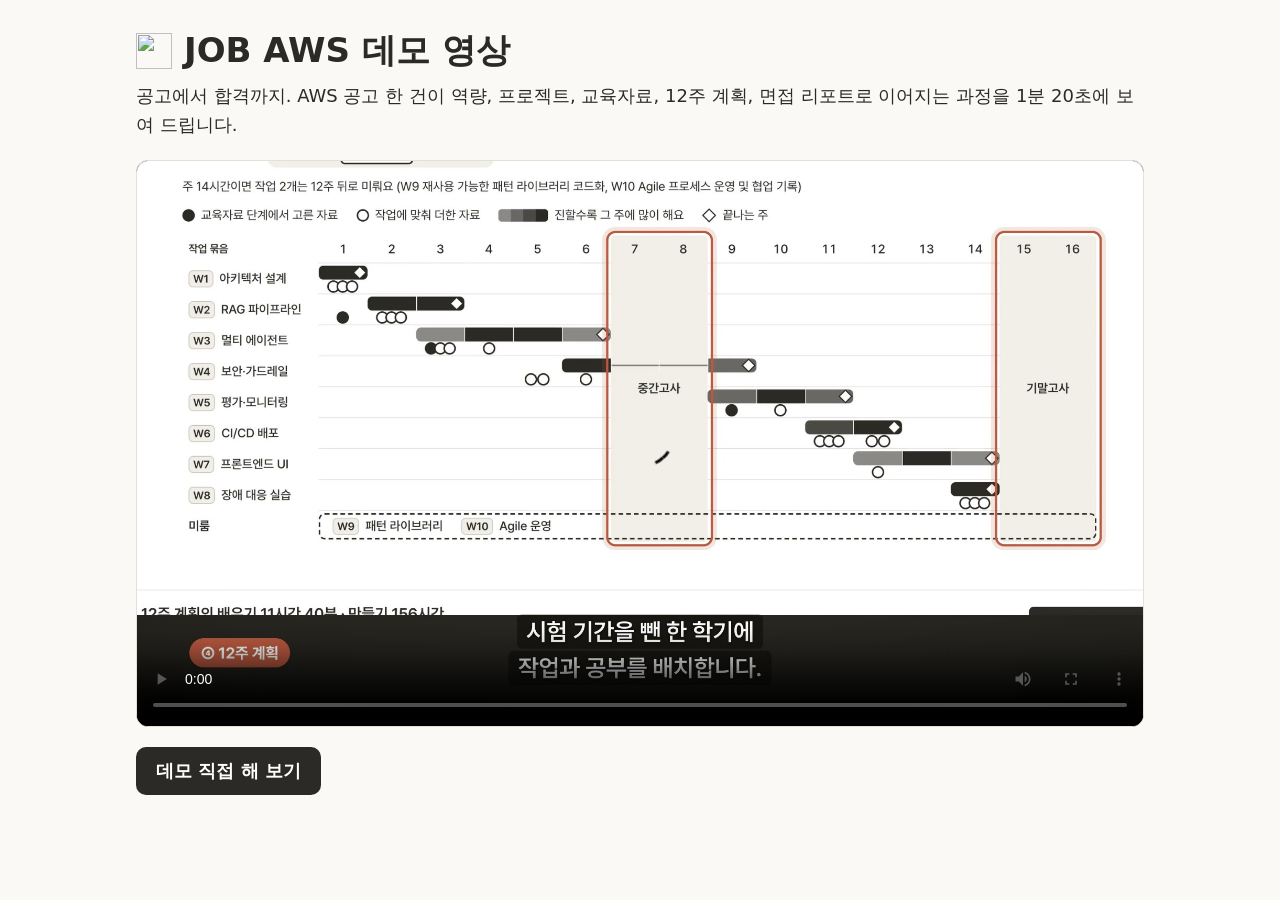
==== video/index.html @ 374ac9b6 "데모 영상 쪽 추가 (video/, Pages 에 함께 올림)" ====
<!doctype html>
<html lang="ko">
<head>
  <meta charset="utf-8">
  <meta name="viewport" content="width=device-width, initial-scale=1">
  <title>JOB AWS 데모 영상</title>
  <meta name="description" content="공고에서 합격까지, JOB AWS. AWS 공고 한 건이 역량, 프로젝트, 교육자료, 12주 계획, 면접 리포트로 가는 데모 영상입니다.">
  <link rel="icon" type="image/png" href="../static/img/mark.png">
  <style>
    @font-face { font-family: "Pretendard"; src: url("../static/fonts/PretendardVariable.woff2") format("woff2"); font-weight: 100 900; font-display: swap; }
    :root { --paper: #faf9f5; --ink: #2b2a27; --accent: #c6613f; --line: #e3e0d6; }
    * { box-sizing: border-box; }
    body { margin: 0; background: var(--paper); color: var(--ink); font-family: "Pretendard", "Apple SD Gothic Neo", system-ui, sans-serif; }
    main { max-width: 1040px; margin: 0 auto; padding: 28px 16px 48px; }
    header { display: flex; align-items: center; gap: 12px; margin-bottom: 8px; }
    header img { width: 36px; height: 36px; }
    h1 { margin: 0; font-size: clamp(24px, 4vw, 34px); font-weight: 800; }
    p { margin: 0 0 20px; font-size: 18px; line-height: 1.6; }
    video { display: block; width: 100%; height: auto; border: 1px solid var(--line); border-radius: 12px; background: #000; }
    a.go { display: inline-block; margin-top: 20px; padding: 12px 20px; border-radius: 10px; background: var(--ink); color: #fff; font-size: 18px; font-weight: 700; text-decoration: none; }
    a.go:hover { background: var(--accent); }
  </style>
</head>
<body>
  <main>
    <header><img src="../static/img/mark.png" alt=""><h1>JOB AWS 데모 영상</h1></header>
    <p>공고에서 합격까지. AWS 공고 한 건이 역량, 프로젝트, 교육자료, 12주 계획, 면접 리포트로 이어지는 과정을 1분 20초에 보여 드립니다.</p>
    <video src="job-aws-demo.mp4" poster="poster.jpg" controls playsinline preload="metadata"></video>
    <a class="go" href="../">데모 직접 해 보기</a>
  </main>
</body>
</html>
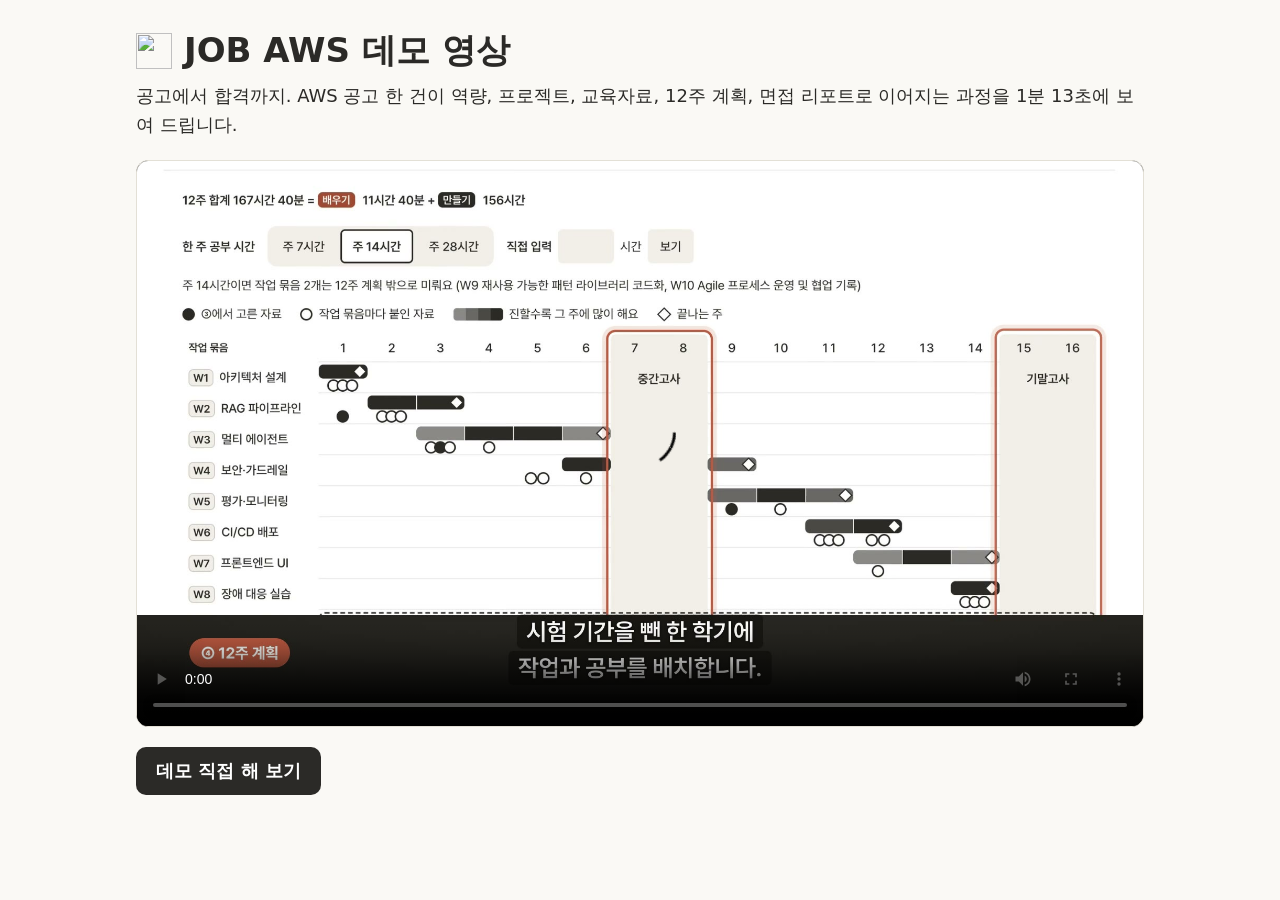
==== commit a29b8bd9: "데모 영상: 팀원 녹음 목소리 판 (고친 데모 화면, 1분 13초)" ====
--- a/video/index.html
+++ b/video/index.html
@@ -24,7 +24,7 @@
 <body>
   <main>
     <header><img src="../static/img/mark.png" alt=""><h1>JOB AWS 데모 영상</h1></header>
-    <p>공고에서 합격까지. AWS 공고 한 건이 역량, 프로젝트, 교육자료, 12주 계획, 면접 리포트로 이어지는 과정을 1분 20초에 보여 드립니다.</p>
+    <p>공고에서 합격까지. AWS 공고 한 건이 역량, 프로젝트, 교육자료, 12주 계획, 면접 리포트로 이어지는 과정을 1분 13초에 보여 드립니다.</p>
     <video src="job-aws-demo.mp4" poster="poster.jpg" controls playsinline preload="metadata"></video>
     <a class="go" href="../">데모 직접 해 보기</a>
   </main>
